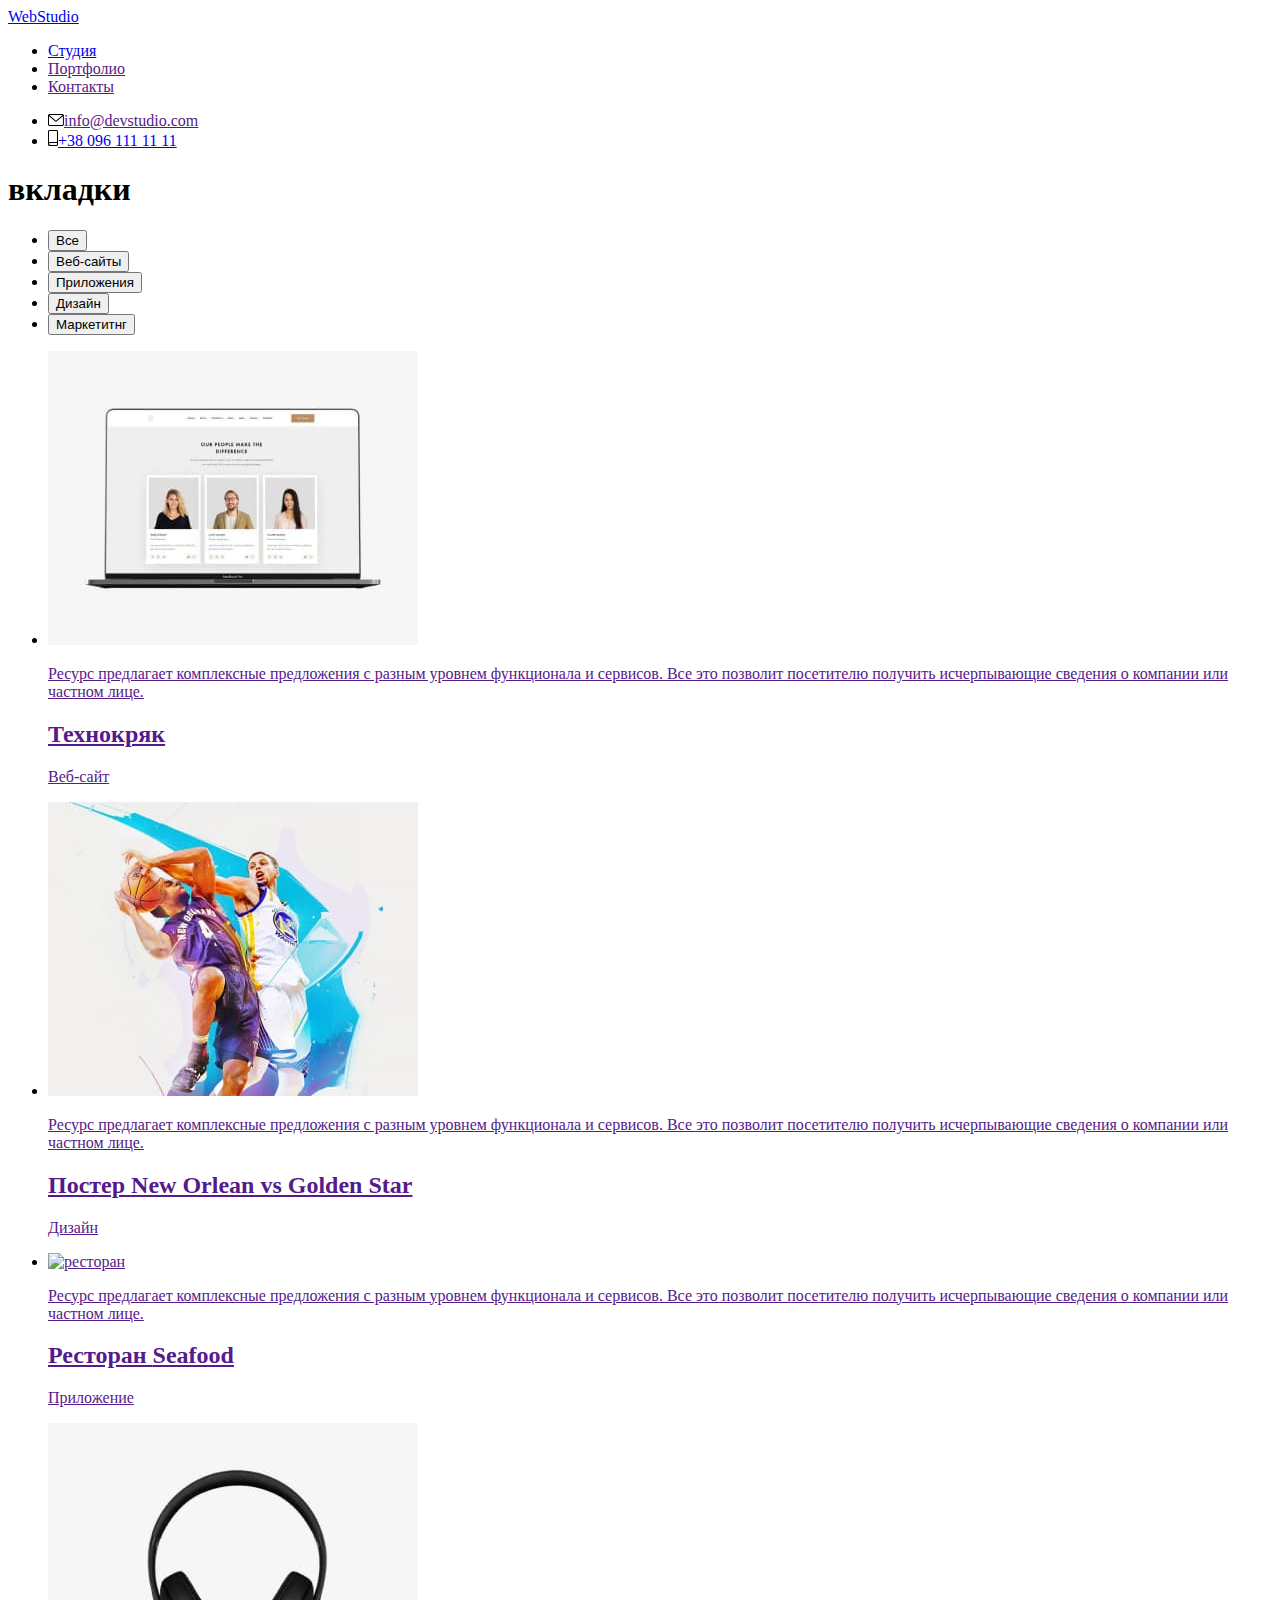
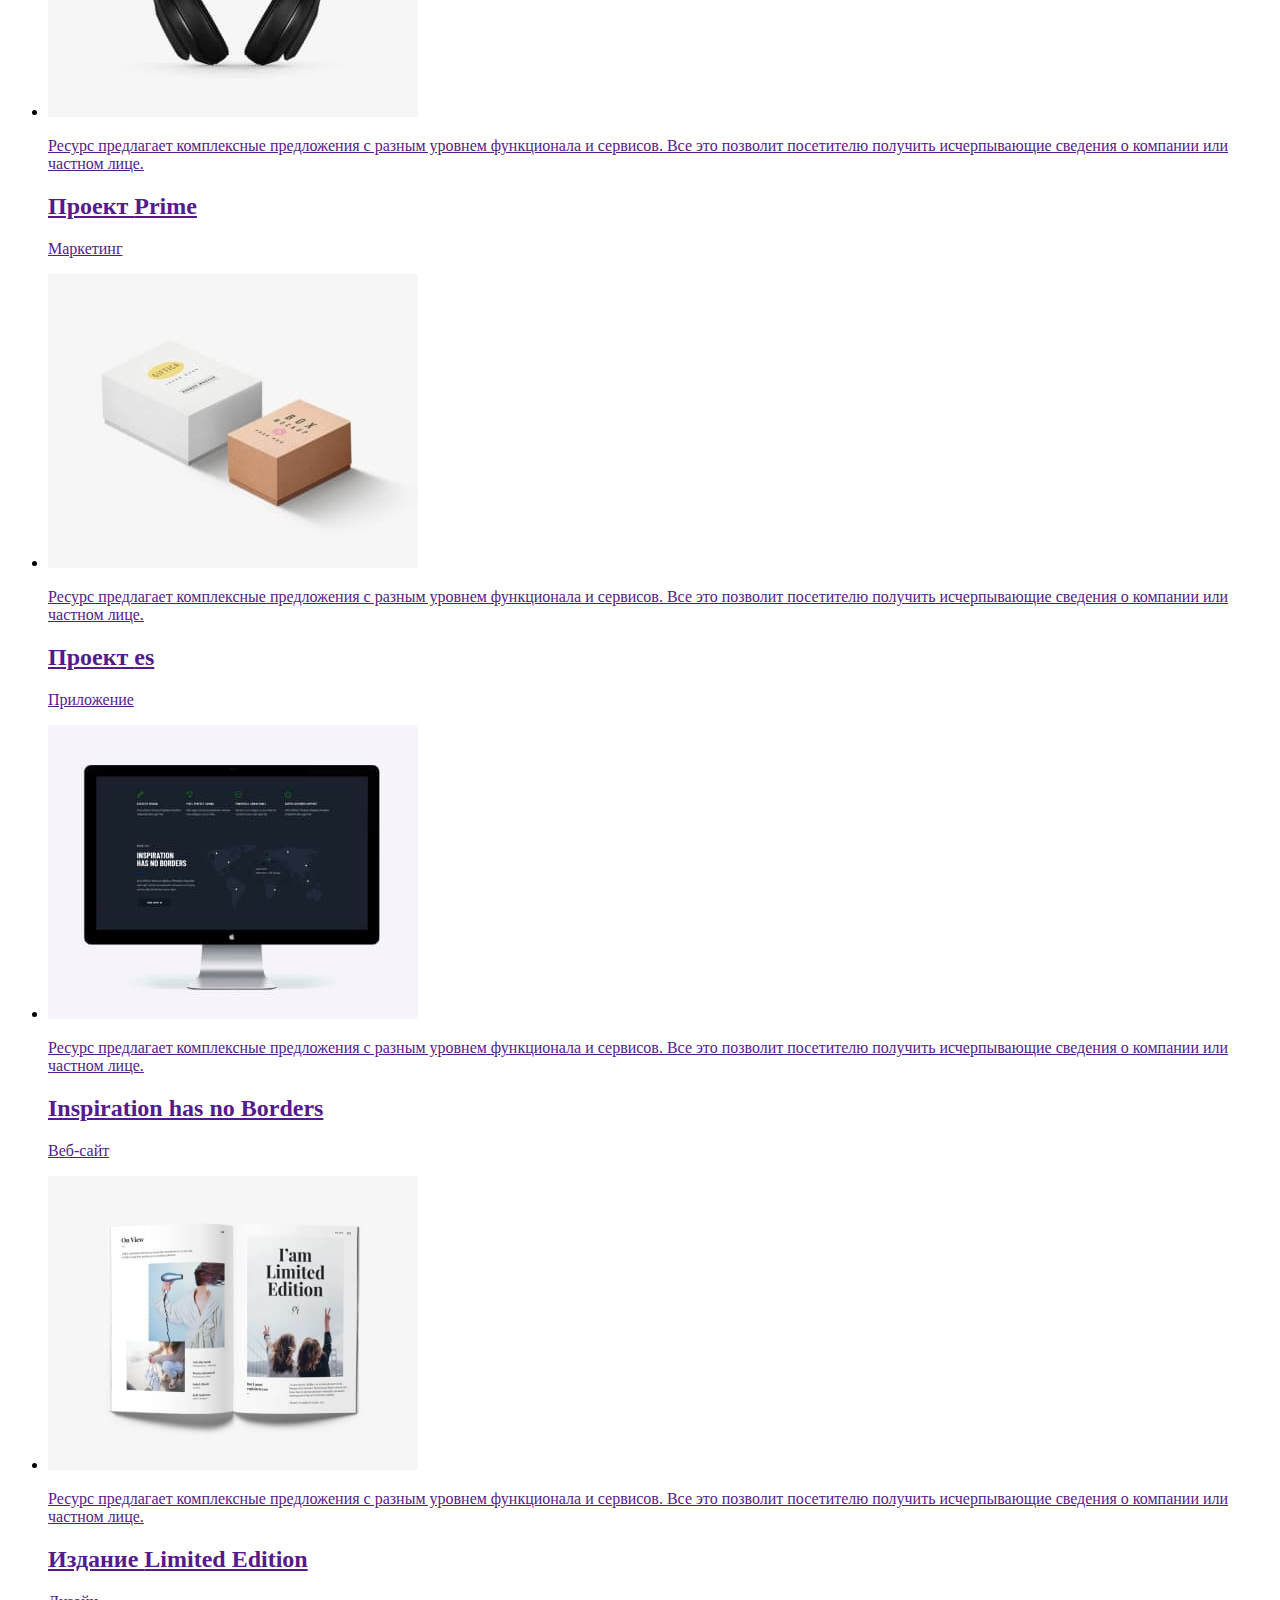
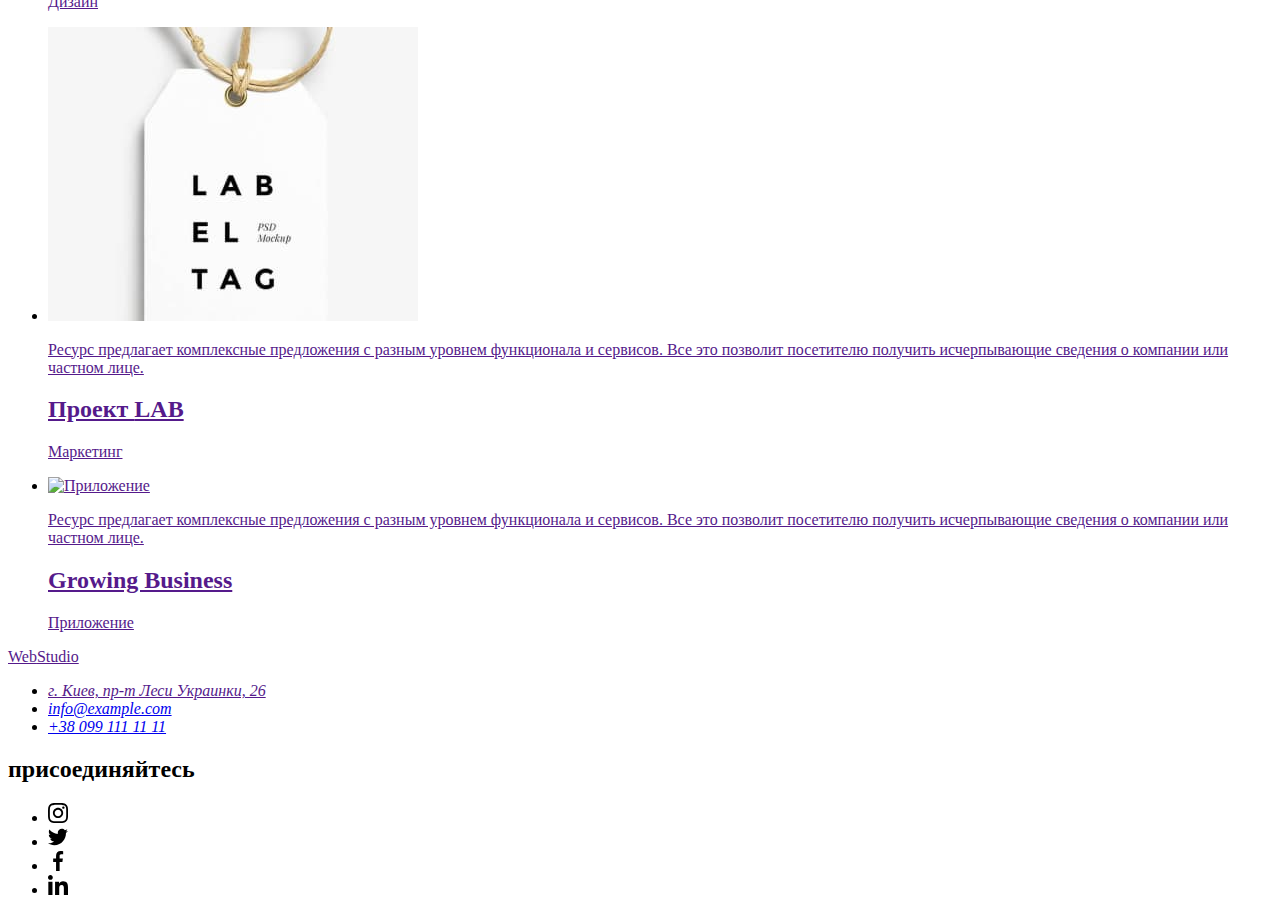
==== portfolio.html @ 03edd41f "Create portfolio.html" ====
<!DOCTYPE html>
<html lang="ru">

<head>
    <meta charset="UTF-8" />
    <meta http-equiv="X-UA-Compatible" content="IE=edge" />
    <meta name="viewport" content="width=device-width, initial-scale=1.0" />
    <title>WebStudio</title>
    <link rel="preconnect" href="https://fonts.googleapis.com">
    <link rel="preconnect" href="https://fonts.gstatic.com" crossorigin>
    <link
        href="https://fonts.googleapis.com/css2?family=Raleway:wght@700&family=Roboto:wght@400;500;700;900&display=swap"
        rel="stylesheet">
        <link rel="stylesheet" href="https://cdnjs.cloudflare.com/ajax/libs/modern-normalize/1.1.0/modern-normalize.min.css"
            integrity="sha512-wpPYUAdjBVSE4KJnH1VR1HeZfpl1ub8YT/NKx4PuQ5NmX2tKuGu6U/JRp5y+Y8XG2tV+wKQpNHVUX03MfMFn9Q=="
            crossorigin="anonymous" referrerpolicy="no-referrer" />
         <link rel="stylesheet" href="css/styles.css">
</head>
    <!-- #header-->
    <header class="header">
        
        <div class="container header-boreder-line container-flax">
            
        <nav class="header-nav">
            <a class="header-logo" href="./index.html"><span class="header-logo-web">Web</span>Studio</a>
    
            <ul class="header-list1 list">
                
                <li class="header-item"><a href="./index.html" class="header-link link">Студия</a></li>
                <li class="header-item"><a href="" class="header-link link active">Портфолио</a></li>
                <li class="header-item"><a href="" class="header-link link">Контакты</a></li>                            
            </ul>
        </nav>
        <ul class="header-list2 list">
            <li class="header-items header-item2 link"><a class="header-adres link" href=""><svg class="header-soc-icon" width="16" height="12">
                        <use href="./images/symbol-defs2.svg#icon-envelope-1"></use>
                    </svg>info@devstudio.com</a>
            </li>
            
            <li class="header-items-adres"><a class="header-tel link" href="tel:+380961111111"> <svg class="header-soc-icon"
                        width="10" height="16">
                        <use href="./images/symbol-defs2.svg#icon-smartphone-1"></use>
                    </svg>+38 096 111 11 11</a></li>
        </ul>
        
        </div>
    </header>
    <main>
        <!-- sectio 1 -->

        <section class="portfolio">
            <div class="container">
            <h1 class="visually-hidden">вкладки</h1>
            <ul class="hero1-list1 list">
            
            <li class="hero1-item"><button type="button" class="hero1-btn btn1">Все</button></li>
            <li class="hero1-item"><button type="button" class="hero1-btn btn2">Веб-сайты</Button></li>
            <li class="hero1-item"><button type="button" class="hero1-btn btn3">Приложения</Button></li>
            <li class="hero1-item"><button type="button" class="hero1-btn btn4">Дизайн</Button></li>
            <li class="hero1-item"><button type="button" class="hero1-btn btn5">Маркетитнг</Button></li>
            </ul>

                
                <ul class="hero1-list list">
                    
                    
                <li class="portfolio-item">
                    <a href="" class="portfolio-link">
                    
                        <div class="hero1-anim">  
                    <img class="portfolio-img" src="images/img999.jpg" alt="Веб-сайт" width="370" height="294" />
                    <div class="hero1-overlay">
                        <p class="hero1-anim-text">Ресурс предлагает комплексные предложения с разным уровнем функционала и сервисов. Все это
                                                    позволит посетителю получить
                                                    исчерпывающие сведения о компании или частном лице.</p>
                    </div>
                    </div>
                    <div class="portfolio-title-item">
                    <h2 class="portfolio-title ">Технокряк</h2>
                    <p class="portfolio-item-text ">Веб-сайт</p>
                   
                </div>
                    
                    </a>
                    
                </li>
                <li class="portfolio-item">
                    <a href="" class="portfolio-link">
                        <div class="hero1-anim">
                    <img class="portfolio-img" src="images/img111.jpg" alt="Постер" width="370" height="294" />
                    <div class="hero1-overlay">
                        <p class="hero1-anim-text">Ресурс предлагает комплексные предложения с разным уровнем функционала и сервисов. Все
                            это
                            позволит посетителю получить
                            исчерпывающие сведения о компании или частном лице.</p>
                    </div>
                    </div>
                    <div class="portfolio-title-item">
                    <h2 class="portfolio-title ">Постер <span lang="en">New Orlean vs Golden Star</span></h2>
                    <p class="portfolio-item-text ">Дизайн</p>
                    </div>
                    </a>
                </li>
                <li class="portfolio-item">
                    <a href="" class="portfolio-link">
                        <div class="hero1-anim">
                    <img class="portfolio-img" src="images/img222.jpg" alt="ресторан" width="370" height="294" />
                    <div class="hero1-overlay">
                        <p class="hero1-anim-text">Ресурс предлагает комплексные предложения с разным уровнем функционала и сервисов. Все
                            это
                            позволит посетителю получить
                            исчерпывающие сведения о компании или частном лице.</p>
                    </div>
                    </div>
                    <div class="portfolio-title-item">
                    <h2 class="portfolio-title  ">Ресторан <span lang="en">Seafood</span></h2>
                    <p class="portfolio-item-text  ">Приложение</p>
                    </div>
                    </a>
                </li>
                
                <li class="portfolio-item">
                    <a href="" class="portfolio-link">
                        <div class="hero1-anim">
                    <img class="portfolio-img" src="images/img333.jpg" alt="наушники" width="370" height="294" />
                    <div class="hero1-overlay">
                        <p class="hero1-anim-text">Ресурс предлагает комплексные предложения с разным уровнем функционала и сервисов. Все
                            это
                            позволит посетителю получить
                            исчерпывающие сведения о компании или частном лице.</p>
                    </div>
                </div>
                    <div class="portfolio-title-item">
                    <h2 class="portfolio-title ">Проект <span lang="en">Prime</span></h2>
                    <p class="portfolio-item-text ">Маркетинг</p>
                    </div>
                    </a>
                </li>
                <li class="portfolio-item">
                    <a href="" class="portfolio-link">
                        <div class="hero1-anim">
                    <img class="portfolio-img" src="images/img444.jpg" alt="коробки" width="370" height="294" />
                    <div class="hero1-overlay">
                        <p class="hero1-anim-text">Ресурс предлагает комплексные предложения с разным уровнем функционала и сервисов. Все
                            это
                            позволит посетителю получить
                            исчерпывающие сведения о компании или частном лице.</p>
                    </div>
                    </div>
                    <div class="portfolio-title-item">
                    <h2 class="portfolio-title ">Проект <span lang="en">es</span></h2>
                    <p class="portfolio-item-text ">Приложение</p>
                    </div>
                    </a>
                </li>
                <li class="portfolio-item">
                    <a href="" class="portfolio-link">
                        <div class="hero1-anim">
                    <img class="portfolio-img" src="images/img555.jpg" alt="веб-сайт2" width="370" height="294" />
                    <div class="hero1-overlay">
                        <p class="hero1-anim-text">Ресурс предлагает комплексные предложения с разным уровнем функционала и сервисов. Все
                            это
                            позволит посетителю получить
                            исчерпывающие сведения о компании или частном лице.</p>
                    </div>
                    </div>
                    <div class="portfolio-title-item">
                    <h2 class="portfolio-title "><span lang="en">Inspiration has no Borders</span></h2>
                    <p class="portfolio-item-text ">Веб-сайт</p>
                    </div>
                    </a>
                </li>
                <li class="portfolio-item">
                    <a href="" class="portfolio-link">
                        <div class="hero1-anim">
                    <img class="portfolio-img" src="images/img666.jpg" alt="издание" width="370" height="294" />
                    <div class="hero1-overlay">
                        <p class="hero1-anim-text">Ресурс предлагает комплексные предложения с разным уровнем функционала и сервисов. Все
                            это
                            позволит посетителю получить
                            исчерпывающие сведения о компании или частном лице.</p>
                    </div>
                    </div>
                    <div class="portfolio-title-item">
                    <h2 class="portfolio-title ">Издание <span lang="en">Limited Edition</span></h2>
                    <p class="portfolio-item-text ">Дизайн</p>
                    </div>
                    </a>
                </li>
                <li class="portfolio-item">
                    <a href="" class="portfolio-link">
                        <div class="hero1-anim">
                    <img class="portfolio-img" src="images/img777.jpg" alt="проект лаб" width="370" height="294" />
                    <div class="hero1-overlay">
                        <p class="hero1-anim-text">Ресурс предлагает комплексные предложения с разным уровнем функционала и сервисов. Все
                            это
                            позволит посетителю получить
                            исчерпывающие сведения о компании или частном лице.</p>
                    </div>
                    </div>
                    <div class="portfolio-title-item">
                    <h2 class="portfolio-title ">Проект <span lang="en">LAB</span></h2>
                    <p class="portfolio-item-text ">Маркетинг</p>
                    </div>
                    </a>
                </li>
                <li class="portfolio-item">
                    <a href="" class="portfolio-link">
                        <div class="hero1-anim">
                    <img class="portfolio-img" src="images/img888.jpg" alt="Приложение" width="370" height="294" />
                    <div class="hero1-overlay">
                        <p class="hero1-anim-text">Ресурс предлагает комплексные предложения с разным уровнем функционала и сервисов. Все
                            это
                            позволит посетителю получить
                            исчерпывающие сведения о компании или частном лице.</p>
                    </div>
                    </div>
                    <div class="portfolio-title-item">
                    <h2 class="portfolio-title "><span lang="en">Growing Business</span></h2>
                    <p class="portfolio-item-text ">Приложение</p>
                    </div>
                    </a>
                </li>
                

            </ul>
            
        </div>
        </section>
    </main>
    <!-- footer -->
    <footer class="footer">
        <div class="container footer__container">
        
            <div class="footer-flax1">
                <a class="footer-logo" href=""><span class="footer-logo-web">Web</span>Studio</a>
                <address class="footer-addres">
                    <ul class="footer-list list">
                        <li class="footer-item"><a class="footer-link link" href="">г. Киев, пр-т Леси Украинки, 26</a></li>
                        <li class="footer-item"><a class="footer-adres link" href="info@example.com">info@example.com</a></li>
                        <li class="footer-iten"><a class="footer-tel link" href="tel:+380991111111">+38 099 111 11 11</a></li>
                    </ul>
                </address>
            </div>
        
            <div class="footer-flax2">
                <h2 class="footer-text">присоединяйтесь</h2>
                <ul class="footer-list-soc list">
                    <li class="footer-item-soc">
                        <a href="" class="footer-soc-link link">
                            <svg class="footer-soc-icon" width="20" height="20">
                                <use href="./images/symbol-defs.svg#icon-instagram"></use>
                            </svg>
                        </a>
                    </li>
                    <li class="footer-item-soc">
                        <a href="" class="footer-soc-link link">
                            <svg class="footer-soc-icon" width="20" height="20">
                                <use href="./images/symbol-defs.svg#icon-twitter"></use>
                            </svg>
                        </a>
                    </li>
                    <li class="footer-item-soc">
                        <a href="" class="footer-soc-link link">
                            <svg class="footer-soc-icon" width="20" height="20">
                                <use href="./images/symbol-defs.svg#icon-facebook"></use>
                            </svg>
                        </a>
                    </li>
                    <li class="footer-item-soc">
                        <a href="" class="footer-soc-link link">
                            <svg class="footer-soc-icon" width="20" height="20">
                                <use href="./images/symbol-defs.svg#icon-linkedin"></use>
                            </svg>
                        </a>
                    </li>
        
                </ul>
            </div>
        
        </div>
    </footer>

</body>

</html>
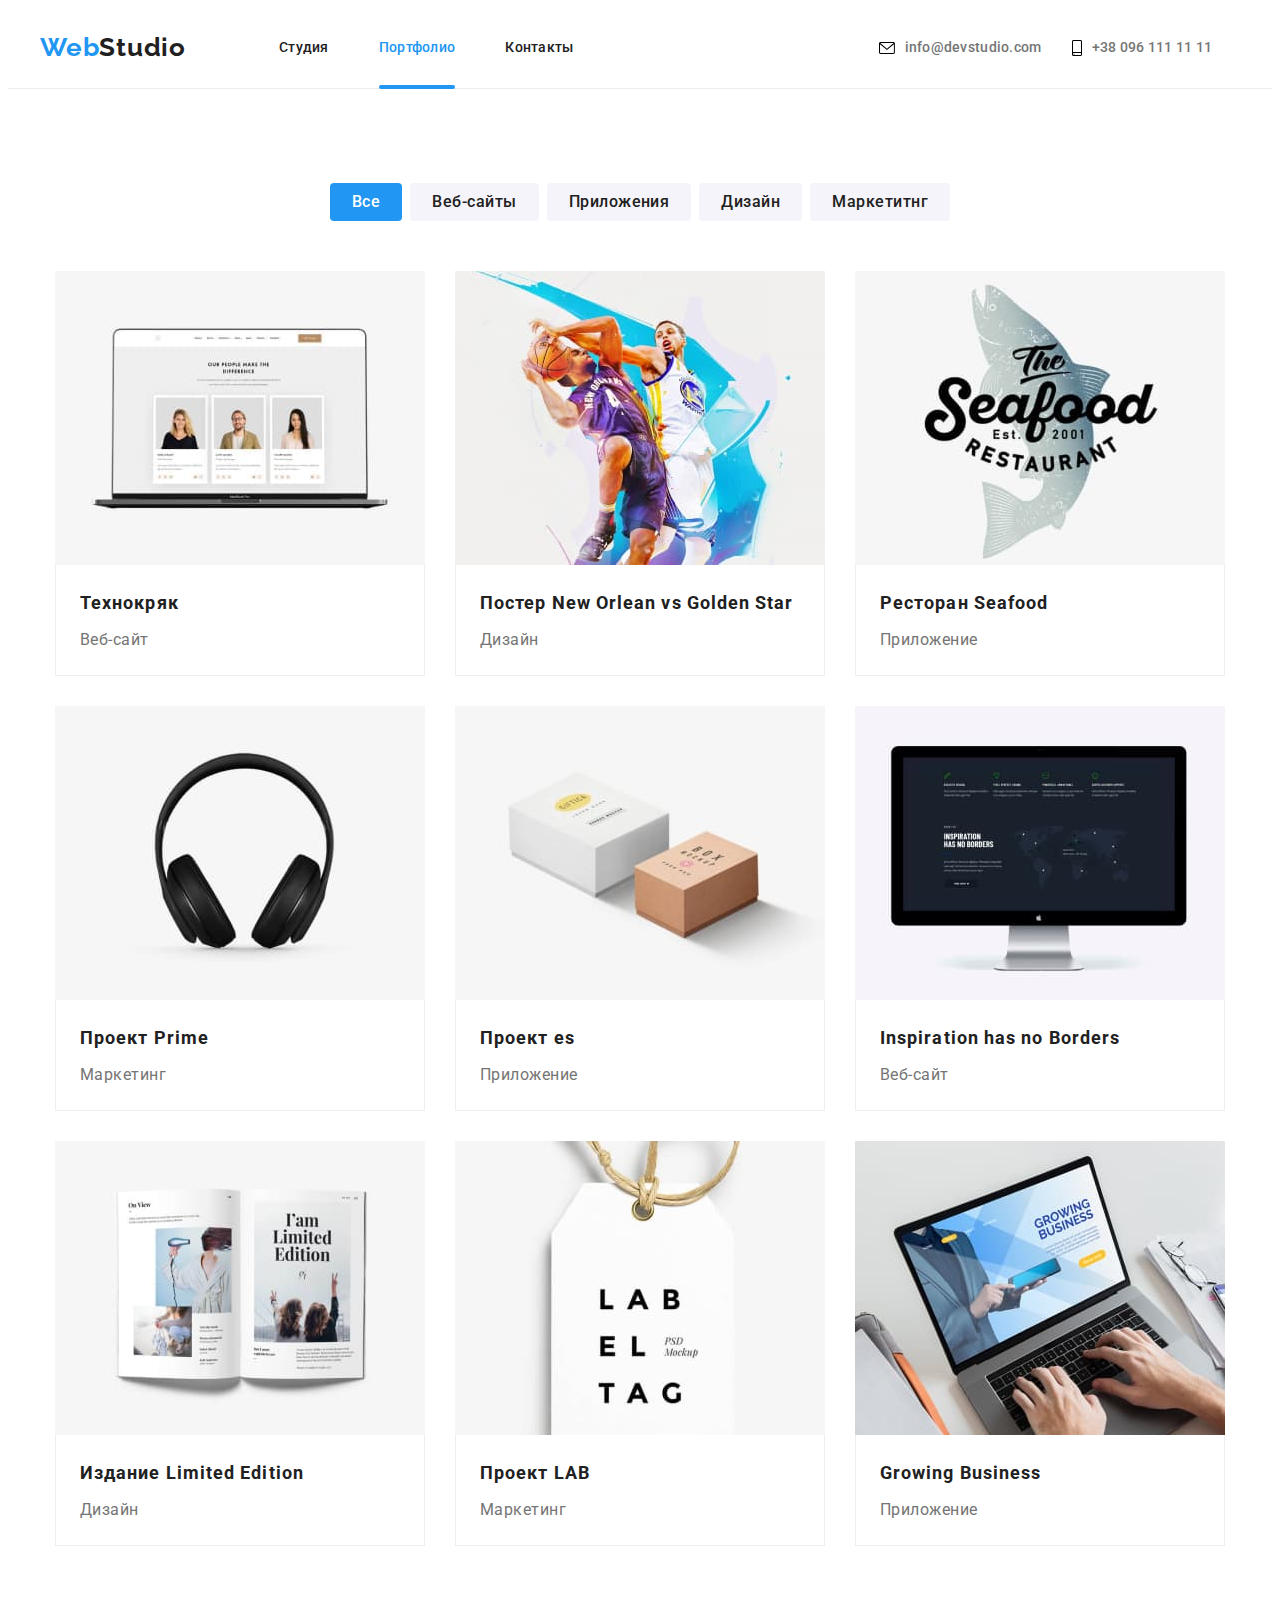
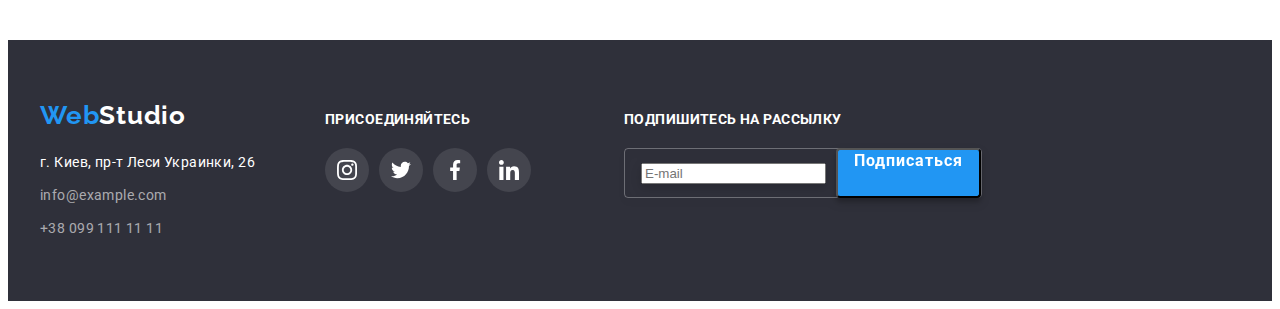
==== commit 34f04e7a: "Update portfolio.html" ====
--- a/portfolio.html
+++ b/portfolio.html
@@ -229,58 +229,76 @@
         </section>
     </main>
     <!-- footer -->
-    <footer class="footer">
-        <div class="container footer__container">
-        
-            <div class="footer-flax1">
-                <a class="footer-logo" href=""><span class="footer-logo-web">Web</span>Studio</a>
-                <address class="footer-addres">
-                    <ul class="footer-list list">
-                        <li class="footer-item"><a class="footer-link link" href="">г. Киев, пр-т Леси Украинки, 26</a></li>
-                        <li class="footer-item"><a class="footer-adres link" href="info@example.com">info@example.com</a></li>
-                        <li class="footer-iten"><a class="footer-tel link" href="tel:+380991111111">+38 099 111 11 11</a></li>
-                    </ul>
-                </address>
+<footer class="footer">
+    <div class="container footer__container">
+
+        <div class="footer-flax1">
+            <a class="footer-logo" href=""><span class="footer-logo-web">Web</span>Studio</a>
+            <address class="footer-addres">
+                <ul class="footer-list list">
+                    <li class="footer-item"><a class="footer-link link" href="">г. Киев, пр-т Леси Украинки, 26</a></li>
+                    <li class="footer-item"><a class="footer-adres link" href="info@example.com">info@example.com</a>
+                    </li>
+                    <li class="footer-iten"><a class="footer-tel link" href="tel:+380991111111">+38 099 111 11 11</a>
+                    </li>
+                </ul>
+            </address>
+        </div>
+
+        <div class="footer-flax2">
+            <p class="footer-text">присоединяйтесь</p>
+            <ul class="footer-list-soc list">
+                <li class="footer-item-soc">
+                    <a href="" class="footer-soc-link link">
+                        <svg class="footer-soc-icon" width="20" height="20">
+                            <use href="./images/symbol-defs.svg#icon-instagram"></use>
+                        </svg>
+                    </a>
+                </li>
+                <li class="footer-item-soc">
+                    <a href="" class="footer-soc-link link">
+                        <svg class="footer-soc-icon" width="20" height="20">
+                            <use href="./images/symbol-defs.svg#icon-twitter"></use>
+                        </svg>
+                    </a>
+                </li>
+                <li class="footer-item-soc">
+                    <a href="" class="footer-soc-link link">
+                        <svg class="footer-soc-icon" width="20" height="20">
+                            <use href="./images/symbol-defs.svg#icon-facebook"></use>
+                        </svg>
+                    </a>
+                </li>
+                <li class="footer-item-soc">
+                    <a href="" class="footer-soc-link link">
+                        <svg class="footer-soc-icon" width="20" height="20">
+                            <use href="./images/symbol-defs.svg#icon-linkedin"></use>
+                        </svg>
+                    </a>
+                </li>
+
+            </ul>
+        </div>
+        <div class="footer-flax3">
+            <label class="footer-text1" for="user-email1">Подпишитесь на рассылку</label>
+            <div class="footer-flax4">
+                <div class="footer-input-mail">
+                    <input type="email" placeholder="E-mail" name="user-email1" class="modal-footer-input"
+                        id="user-email1">
+                </div>
+
+                <button class="footer-btn btn">Подписаться <svg class="footer-btn-icon" width="24" height="24">
+                        <use href="./images/symbol-defs9.svg#icon-icon-send"></use>
+                    </svg></button>
             </div>
-        
-            <div class="footer-flax2">
-                <h2 class="footer-text">присоединяйтесь</h2>
-                <ul class="footer-list-soc list">
-                    <li class="footer-item-soc">
-                        <a href="" class="footer-soc-link link">
-                            <svg class="footer-soc-icon" width="20" height="20">
-                                <use href="./images/symbol-defs.svg#icon-instagram"></use>
-                            </svg>
-                        </a>
-                    </li>
-                    <li class="footer-item-soc">
-                        <a href="" class="footer-soc-link link">
-                            <svg class="footer-soc-icon" width="20" height="20">
-                                <use href="./images/symbol-defs.svg#icon-twitter"></use>
-                            </svg>
-                        </a>
-                    </li>
-                    <li class="footer-item-soc">
-                        <a href="" class="footer-soc-link link">
-                            <svg class="footer-soc-icon" width="20" height="20">
-                                <use href="./images/symbol-defs.svg#icon-facebook"></use>
-                            </svg>
-                        </a>
-                    </li>
-                    <li class="footer-item-soc">
-                        <a href="" class="footer-soc-link link">
-                            <svg class="footer-soc-icon" width="20" height="20">
-                                <use href="./images/symbol-defs.svg#icon-linkedin"></use>
-                            </svg>
-                        </a>
-                    </li>
-        
-                </ul>
-            </div>
-        
-        </div>
-    </footer>
-
+        </div>
+
+
+
+
+    </div>
+</footer>
+<script src="./js/modal.js"></script>
 </body>
 
 </html>--- a/css/styles.css
+++ b/css/styles.css
@@ -0,0 +1,1363 @@
+:root {
+  --header-color: #212121;
+  --first-title-color: #212121;
+  --second-title-color: #757575;
+  --first-btn-color: #ffffff;
+  --accent-color: #2196f3;
+  --backg-color: #e5e5e5;
+  --backg-color2: #F5F4FA;
+  --hero-color: #2f303a;
+  --timing-funtion:cubic-bezier(0.4, 0, 0.2, 1)
+}
+
+p,h1,h2,h3,h4,h5,h6{
+  margin: 0;
+}
+img{
+  display: block;
+}
+ul,ol{
+  margin: 0;
+  padding-left: 0;
+}
+
+body {
+  font-family: "Roboto", sans-serif;
+  background-color: var(--first-btn-color);
+  color: var(--second-title-color);
+  letter-spacing: 0.03em;
+}
+.list,
+.link {
+  list-style: none;
+  text-decoration: none;
+}
+.container{
+  width: 1200px;
+  padding-left: 15px;
+  padding-right: 15px;
+  margin: 0 auto;
+  
+  
+}
+:active,
+:hover,
+:focus {
+  outline-offset: 0;
+}
+
+                                                             /* HEADER */
+
+.header {
+  background-color: var(--first-btn-color);
+border-bottom: 1px solid #ECECEC;
+
+
+
+
+
+
+
+
+}
+.header2 {
+  background-color: var(--first-btn-color);
+  border-bottom: 1px solid #ECECEC;
+  
+
+
+  
+}
+
+.header-soc-icon{
+  margin-right: 10px;
+  transition-timing-function: var(--timing-funtion);
+  transition-duration: 250ms;
+  transition-property: fill ;
+  
+}
+.header-soc-icon:hover{
+ fill: var(--accent-color);
+transition-timing-function: var(--timing-funtion);
+transition-duration: 250ms;
+transition-property: fill;
+}
+.header-soc-icon:focus {
+  fill: var(--accent-color);
+  transition-timing-function: var(--timing-funtion);
+  transition-duration: 250ms;
+  transition-property: fill;
+}
+
+
+
+.header-adres{
+  display: flex;
+  padding-top: 32px;
+  padding-bottom: 32px;
+}
+.header-items-adres{
+  display: flex;
+  align-items: center;
+  justify-content: center;
+  
+}
+
+
+
+
+  
+
+.header-soc-link1 {
+  width: 16px;
+  height: 12px;
+  display: flex;
+  align-items: center;
+  justify-content: center;
+  margin-right: 10px;
+}
+.header-soc-link2{
+    width: 10px;
+    height: 16px;
+    display: flex;
+    align-items: center;
+    justify-content: center;
+    margin-right: 10px;
+
+}
+.header-soc-link1:hover{
+  fill: var(--accent-color);
+  transition-timing-function: var(--timing-funtion);
+  transition-duration: 250ms;
+  transition-property: color ;
+}
+.header-adres:hover svg {
+  fill: var(--accent-color);
+  transition-timing-function: var(--timing-funtion);
+  transition-duration: 250ms;
+  transition-property: fill ;
+}
+.header-adres:focus svg {
+  fill: var(--accent-color);
+  transition-timing-function: var(--timing-funtion);
+  transition-duration: 250ms;
+  transition-property: fill ;
+}
+.container-flax,
+.header-nav,
+.header-list1,
+.header-list2{
+  display: flex;
+  
+}
+.header-tel{
+  padding-bottom: 32px;
+  padding-top: 32px;
+}
+.header-tel:hover svg{
+  fill: var(--accent-color);
+  transition-timing-function: var(--timing-funtion);
+  transition-duration: 250ms;
+  transition-property: fill ;
+}
+.header-tel:focus svg {
+  fill: var(--accent-color);
+  transition-timing-function: var(--timing-funtion);
+  transition-duration: 250ms;
+  transition-property: fill ;
+}
+.header-item:first-child{
+  margin-left: 0;
+}
+.header-item{
+  margin-left: 50px; 
+  
+  
+}
+
+  .header-link.active::after {
+    
+    content: '';
+    position: absolute;
+    bottom: -1px;
+    left: 0;
+    width: 100%;
+    height: 4px;
+    background: #2196F3;
+    border-radius: 2px;
+    display: block;
+   
+    
+  }
+
+
+.header-item2{
+  margin-right: 30px;
+}
+
+.header-list1 {
+ 
+  margin-left: 93px;
+}
+.header-list2{
+  margin-left: 305px;
+  align-items: center;
+  justify-content: center;
+}
+
+
+
+.header-nav {
+  align-items: center;
+}
+
+
+
+.header-logo{
+  font-family: 'Raleway', sans-serif;
+  font-style: normal;
+  font-weight: 700;
+  font-size: 26px;
+  line-height:1.19;
+  letter-spacing: 0.03em;
+  color: var(--first-title-color);
+  text-decoration: none;
+  padding-top: 24px;
+  padding-bottom: 25px;
+}
+
+
+.header-logo-web{
+  font-family: 'Raleway',sans-serif;
+  font-style: normal;
+  font-weight: 700;
+  font-size: 26px;
+  line-height: 1.19;
+  letter-spacing: 0.03em;
+  color: var(--accent-color);
+}
+.link {
+  text-decoration: none;
+  
+}
+
+.visually-hidden {
+  position: absolute;
+  white-space: nowrap;
+  width: 1px;
+  height: 1px;
+  overflow: hidden;
+  border: 0;
+  padding: 0;
+  clip: rect(0 0 0 0);
+  clip-path: inset(50%);
+  margin: -1px;
+}
+
+.header-link {
+  font-weight: 500;
+  font-size: 14px;
+  line-height:1.14;
+  letter-spacing: 0.02em;
+  color: var(--header-color);
+  display: block;
+  transition-timing-function: var(--timing-funtion);
+  transition-duration: 250ms;
+  transition-property: color ;
+  
+  
+  
+}
+
+.header-link{
+  padding-top: 32px;
+  padding-bottom: 32px;
+  display: block;
+  position: relative;
+transition-timing-function: var(--timing-funtion);
+transition-duration: 250ms;
+transition-property: color ;
+}
+.header-link:hover,
+.header-link:focus,
+.header-link.active
+{
+  color: var(--accent-color);
+  transition-timing-function: var(--timing-funtion);
+  transition-duration: 250ms;
+  transition-property: color ;
+}
+.header-tel, .header-adres {
+  font-weight: 500;
+  font-size: 14px;
+  line-height:1.14;
+  letter-spacing: 0.02em;
+  color: var(--second-title-color);
+  display: flex;
+  align-items: center;
+  justify-content: center;
+transition-timing-function: var(--timing-funtion);
+transition-duration: 250ms;
+transition-property: color;
+}
+
+.header-adres:hover,
+.header-adres:focus{
+  color: var(--accent-color);
+  transition-timing-function: var(--timing-funtion);
+  transition-duration: 250ms;
+  transition-property: color ;
+  
+  
+}
+
+.header-tel:hover,
+.header-tel:focus {
+  color: var(--accent-color);
+  transition-timing-function: var(--timing-funtion);
+  transition-duration: 250ms;
+  transition-property: color ;
+
+}
+                                                            /* HERO */
+.hero {
+  background-color: var(--hero-color);
+ padding: 200px 0px;
+
+ 
+}
+
+
+.backdrop{
+  position: fixed;
+  width: 100%;
+  height: 100%;
+  left: 0;
+  top: 0;
+  
+  background: rgba(0, 0, 0, 0.2);
+  opacity: 1;
+  transition: opacity 250ms var(--timing-funtion);
+
+  
+
+ 
+}
+.backdrop.is-hidden{
+  opacity: 0;
+  pointer-events: none;
+  
+}
+.backdrop.is-hidden .modal{
+  transform: translate(-50%, -50%) scale(2);
+
+}
+.input-text{
+  display: block;
+  width: 25px;
+  height: 14px;
+  
+  font-family: 'Roboto';
+  font-style: normal;
+  font-weight: 400;
+  font-size: 12px;
+  line-height: 1.17;
+
+  letter-spacing: 0.01em;
+  margin-bottom: 4px;
+  
+  color: var(--second-title-color);
+}
+.modal-text::placeholder{
+  font-family: 'Roboto';
+  font-style: normal;
+  font-weight: 400;
+  font-size: 14px;
+  line-height: 1.17;
+  letter-spacing: 0.01em;
+  
+  color: rgba(117, 117, 117, 0.5);
+}
+.modal-box{
+  border: none;
+}
+.modal-text-span{
+  color: var(--accent-color);
+}
+
+.modal-lable{
+    width: 400.62px;
+    height: 24px;
+    font-family: 'Roboto';
+    font-style: normal;
+    font-weight: 400;
+    font-size: 14px;
+    line-height: 1.71;
+    letter-spacing: 0.03em;
+    color:var(--second-title-color);
+   
+
+}
+.input-text1{
+  display: block;
+  width: 80px;
+  height: 14px;
+  margin-bottom: 4px;
+  
+  
+  font-family: 'Roboto';
+  font-style: normal;
+  font-weight: 400;
+  font-size: 12px;
+  line-height: 1.17;
+  
+  letter-spacing: 0.01em;
+}
+.modal-text{
+
+  color: var(--second-title-color);
+  width: 448px;
+  height: 120px; 
+  border: 1px solid rgba(33, 33, 33, 0.2);
+  box-sizing: border-box;
+  border-radius: 4px;
+  padding: 12px 16px;
+  resize: none;
+  
+ 
+}
+.modal-form{
+margin-bottom: 10px;
+}
+.modal-input{
+  width: 448px;
+  height: 40px;  
+  border: 1px solid rgba(33, 33, 33, 0.2);
+  box-sizing: border-box;
+  border-radius: 4px;
+  background-color: transparent;
+  
+}
+
+
+.modal-btn{
+  width: 200px;
+  height: 50px;
+  font-family: 'Roboto';
+  font-style: normal;
+  font-weight: 700;
+  font-size: 16px;
+  line-height: 1.88; 
+  letter-spacing: 0.06em;
+  background: var(--accent-color); 
+  color: var(--first-btn-color);
+  display: flex;
+  align-items: center;
+  justify-content: center;
+   margin-left: 124px;
+}
+.modal-title{
+ 
+  width: 448px;
+  height: 23px;
+  
+  
+  font-family: 'Roboto';
+  font-style: normal;
+  font-weight: 700;
+  font-size: 20px;
+  line-height: 1.15;
+  text-align: center;
+  letter-spacing: 0.03em;
+  
+  color: var(--first-title-color);
+  margin-bottom: 12px;  
+}
+.modal{
+  background: var(--first-btn-color);
+position: absolute;
+width: 528px;
+height: 581px;
+left: 50%;
+top: 50%;
+padding: 40px;
+
+
+background: var(--first-btn-color);
+box-shadow: 0px 1px 3px rgba(0, 0, 0, 0.12),
+0px 1px 1px rgba(0, 0, 0, 0.14),
+0px 2px 1px rgba(0, 0, 0, 0.2);
+border-radius: 4px;
+  transform: translate(-50%, -50%) scale(1);
+  transition: transform 250ms var(--timing-funtion);
+  
+}
+
+.hero-close{
+  position: absolute;
+  width: 30px;
+  height: 30px;
+  left: 490px;
+  top: 8px;
+  border: 1px solid rgba(0, 0, 0, 0.1);
+  box-sizing: border-box;
+  border-radius: 50%;
+  background: #FFFFFF;
+  cursor: pointer;
+  
+
+
+}
+.hero-link{
+display: flex;
+}
+
+
+
+
+
+.hero{
+  max-width: 1600px;
+  margin: 0 auto;
+  background-image: linear-gradient(to right,
+  rgba(47, 48, 58, 0.4),
+  rgba(47, 48, 58, 0.4)),  
+ url(../images/backgroundhero.jpg);
+ background-repeat: no-repeat;
+ background-position: center;
+ background-size: cover;
+
+}
+
+
+
+
+  
+.hero-title{
+  font-weight: 900;
+  font-size: 44px;
+  line-height:1.36;
+  text-align: center;
+  letter-spacing: 0.06em;
+  text-transform: uppercase;
+  color: var(--first-btn-color);
+  max-width: 696px;
+  align-items: center;
+  margin: auto;
+  margin-bottom: 30px;
+  
+}
+.hero-btn {
+  background-color: var(--accent-color);
+  font-family: inherit;
+  font-weight: 700;
+  font-size: 16px;
+  line-height:1.87;
+  text-align: center;
+  letter-spacing: 0.06em;
+  color: var(--first-btn-color);
+  border-radius: 4px;
+  max-width: 200px;
+  max-height: 50px;
+  border: 0;
+  display: flex;
+  cursor: pointer;
+  margin: auto;
+  padding: 10px 32px;
+  align-items: center;
+  white-space: nowrap;
+
+}
+
+
+                                                            /* ABOUT */
+.about{
+  margin: 0 auto;
+  background-color: var(--first-btn-color);
+  padding: 94px 0px;
+}
+
+.about-title-text{
+  font-weight: 700;
+  font-size: 14px;
+  line-height:1.14;
+  letter-spacing: 0.03em;
+  text-transform: uppercase;
+  color: var(--first-title-color);
+  margin-bottom: 10px;
+
+}
+
+.about-item:first-child{
+  margin-left: 0;
+}
+  .about-item{
+    margin-left: 30px;
+    min-width: 270px;
+  }
+.about-list{
+  display: flex;
+}
+.about-item-text{
+  font-weight: 400;
+  font-size: 14px;
+  line-height:1.71;
+  letter-spacing: 0.03em;
+  color: var(--second-title-color);
+}
+.about-soc-link{
+  width: 270px;
+  height: 120px;
+ background-color:#F5F4FA; 
+ display: flex;
+ align-items: center;
+ justify-content: center;
+ margin-bottom: 30px;
+}
+  
+
+
+
+
+
+                                                            /* PRICES */
+.prices{
+  background-color:var(--first-btn-color );
+padding: 0px 0px 94px 0px;
+}
+.prices-title{
+  font-weight: 700;
+  font-size: 36px;
+  line-height:1.16;
+  text-align: center;
+  letter-spacing: 0.03em;
+  color: var(--first-title-color);
+  margin-bottom: 50px;
+}
+.prices-list{
+  display: flex;
+  min-width: 100%;
+  height: auto;
+}
+.prices-item{
+margin-right: 30px;
+display: flex;
+align-items: flex-end;
+}
+.prices-item:last-child{
+  margin-right: 0;
+}
+.prices-item-text{
+  font-family: 'Roboto';
+  font-style: normal;
+  font-weight: 700;
+  font-size: 14px;
+  line-height: 1.14;
+  text-align: center;
+  letter-spacing: 0.03em;
+  text-transform: uppercase;
+  text-decoration: none;
+
+  
+  color: #FFFFFF;
+}
+.prices-item-text{
+  width: 205px;
+  height: 16px;
+  
+  
+
+ 
+
+}
+.prices-text{
+  position: absolute;
+  width: 370px;
+  height: 70px;
+  display: flex;
+  align-items: center;
+  justify-content: center;
+  background-color: rgba(47, 48, 58, 0.8);
+
+ 
+  
+ 
+}
+
+                                                            /* COMMAND */
+                                                       
+.command {
+  margin: 0 auto;
+  background-color: var(--backg-color2);
+padding: 94px 0px;
+  padding-top: 94px;
+  padding-bottom: 94px;
+}
+.command-item-soc{
+  margin-right: 10px;
+  transition-timing-function: var(--timing-funtion);
+  transition-duration: 250ms;
+  transition-property: fill;
+
+}
+.command-soc-link:hover,
+.command-soc-link:focus {
+  background-color: var(--accent-color);
+  transition-timing-function: var(--timing-funtion);
+  transition-duration: 250ms;
+  transition-property: background-color;
+  
+}
+.command-soc-link:hover .command-soc-icon{
+  fill: #ffffff;
+  transition-timing-function: var(--timing-funtion);
+  transition-duration: 250ms;
+  transition-property: fill ;
+ 
+}
+.command-soc-link:focus .command-soc-icon {
+  fill: #ffffff;
+  transition-timing-function: var(--timing-funtion);
+  transition-duration: 250ms;
+  transition-property: fill ;
+  
+}
+
+.command-item-soc:last-child{
+  margin-right: 0;
+  transition-timing-function: var(--timing-funtion);
+  transition-duration: 250ms;
+  transition-property: fill ;
+}
+.command-soc-link{
+  width: 44px;
+  height: 44px;
+  border-radius: 50%;
+  display: flex;
+  align-items: center;
+  justify-content: center;
+  transition-timing-function: var(--timing-funtion);
+  transition-duration: 250ms;
+  transition-property: background-color;
+}
+
+.command-soc-icon{
+  fill: #AFB1B8;
+  transition-timing-function: var(--timing-funtion);
+  transition-duration: 250ms;
+  transition-property: fill ;
+}
+
+
+
+.command-soc-list{
+  display: flex;
+  justify-content: center;
+  
+}
+.command-list{
+  display: flex;
+}
+
+.command-item{
+    border:none;
+box-shadow: 0px 1px 3px rgba(0, 0, 0, 0.12),
+0px 1px 1px rgba(0, 0, 0, 0.14),
+0px 2px 1px rgba(0, 0, 0, 0.2);
+border-radius: 0px 0px 4px 4px;
+
+}
+.command-title-item {
+  border: 1px solid #ffffff;
+  background-color: #ffffff;
+  padding-top: 30px;
+  padding-bottom: 30px;
+  border-radius: 0px 0px 4px 4px;
+}
+
+.command-title{
+  font-weight: 700;
+  font-size: 36px;
+  line-height:1.16;
+  text-align: center;
+  letter-spacing: 0.03em;
+  
+  color: var(--first-title-color);
+
+  margin-bottom: 50px;
+
+}
+
+.command-title-text{
+  font-weight: 500;
+  font-size: 16px;
+  line-height:1.18;
+  text-align: center;
+  letter-spacing: 0.03em;
+  color: var(--first-title-color);
+  margin-bottom: 10px;
+
+}
+.command-item-text{
+  font-weight: 400;
+  font-size: 16px;
+  line-height:1.19;
+  text-align: center;
+  letter-spacing: 0.03em;
+  color: var(--second-title-color);
+  margin-bottom: 16px;
+
+}
+.command-item{
+  background-color: var(--first-btn-color);
+  margin-right: 30px;
+}
+.command-item:last-child{
+  margin-right: 0;
+}
+                                                            /* FOOTER */
+
+.footer{
+  margin: 0 auto;
+  max-height: 252px;
+background-color: #2F303A;
+padding-top: 60px;
+padding-bottom: 60px;
+}
+.footer-logo{
+  font-family: 'Raleway',sans-serif;
+  font-style: normal;
+  font-weight: 700;
+  font-size: 26px;
+  line-height:1.19;
+  letter-spacing: 0.03em;
+  color: var(--first-btn-color);
+  text-decoration: none;
+  
+}
+
+.footer__container {
+  display: flex;
+  align-items: baseline;
+}
+
+.footer-logo-web {
+  font-family: 'Raleway',sans-serif;
+  font-style: normal;
+  font-weight: 700;
+  font-size: 26px;
+  line-height:1.19;
+  letter-spacing: 0.03em;
+  color: var(--accent-color);  
+}
+.footer-addres{
+  margin-top: 20px;
+}
+.footer-item{
+  margin-bottom: 9px;
+  display: block;
+}
+.footer-link{
+  font-weight: 400;
+  font-size: 14px;
+  line-height:1.71;
+  letter-spacing: 0.03em;
+  color: var(--first-btn-color);
+  transition-timing-function: var(--timing-funtion);
+  transition-duration: 250ms;
+  transition-property: color ;
+  
+
+}
+
+.footer-adres,.footer-tel{
+font-size: 14px;
+line-height:1.71;
+letter-spacing: 0.03em;
+color: rgba(255, 255, 255, 0.6);
+transition-timing-function: var(--timing-funtion);
+transition-duration: 250ms;
+transition-property: color ;
+
+}
+.footer-link:hover,
+.footer-link:focus{
+  color: var(--accent-color);
+  transition-timing-function: var(--timing-funtion);
+  transition-duration: 250ms;
+  transition-property: color ;
+}
+.footer-tel:hover,
+.footer-tel:focus{
+  color: var(--accent-color);
+  transition-timing-function: var(--timing-funtion);
+  transition-duration: 250ms;
+  transition-property: color ;
+}
+.footer-adres:hover,
+.footer-adres:focus{
+  color: var(--accent-color);
+transition-timing-function: var(--timing-funtion);
+transition-duration: 250ms;
+transition-property: color ;
+}
+.footer-text{
+  font-weight: 700;
+  font-size: 14px;
+  line-height:1.14;
+  letter-spacing: 0.03em;
+  text-transform: uppercase;
+  
+  color: var(--first-btn-color);
+}
+.footer-soc-link {
+  width: 44px;
+  height: 44px;
+  display: flex;
+  border-radius: 50%;
+  align-items: center;
+  justify-content: center;
+  background: rgba(255, 255, 255, 0.1);
+  transition-timing-function: var(--timing-funtion);
+  transition-duration: 250ms;
+  transition-property: background ;
+}
+.footer-soc-link{
+  fill: var(--first-btn-color);
+  transition-timing-function: var(--timing-funtion);
+  transition-duration: 250ms;
+  transition-property: background ;
+}
+.footer-soc-link:hover{
+  background-color:var(--accent-color);
+  transition-timing-function: var(--timing-funtion);
+  transition-duration: 250ms;
+  transition-property: background-color ;
+}
+.footer-soc-link:focus {
+  background-color: var(--accent-color);
+  transition-timing-function: var(--timing-funtion);
+  transition-duration: 250ms;
+  transition-property: background-color ;
+}
+
+.footer-item-soc{
+  margin-right: 10px;
+}
+.footer-item-soc:last-child{
+  margin-right: 0;
+}
+.footer-text{
+  display: flex;
+}
+.footer-tex-decor{
+  display: flex;
+}
+.footer-list-soc{
+  display: flex;
+}
+.footer-flax2{
+  
+  margin-left: 70px;
+}
+.footer-list-soc{
+  margin-top: 20px;
+}
+.footer-text1 {
+   display: flex;
+  width: 219px;
+  height: 16px;
+
+
+  font-family: 'Roboto';
+  font-style: normal;
+  font-weight: 700;
+  font-size: 14px;
+  line-height: 1.14;
+  letter-spacing: 0.03em;
+  text-transform: uppercase;
+
+  color: var(--first-btn-color);
+}
+
+.footer-text2 {
+  
+  width: 47px;
+  height: 20px;
+
+
+  font-family: 'Roboto';
+  font-style: normal;
+  font-weight: 400;
+  font-size: 16px;
+  line-height: 1.25;
+  display: flex;
+  align-items: center;
+  letter-spacing: 0.03em;
+
+
+  color: rgba(255, 255, 255, 0.6);
+
+}
+.footer-flax4{
+ display: flex;
+ align-items:center;
+  width: 358px;
+  height: 50px;
+  margin-top: 20px;
+  padding-left: 16px;
+  
+  
+  border: 1px solid rgba(255, 255, 255, 0.3);
+  box-sizing: border-box;
+  filter: drop-shadow(0px 4px 4px rgba(0, 0, 0, 0.15));
+  border-radius: 4px;
+}
+.footer-btn{
+ 
+  font-family: 'Roboto';
+  font-style: normal;
+  font-weight: 700;
+  font-size: 16px;
+  line-height: 1.88px;
+
+  letter-spacing: 0.06em;
+  
+  color: #FFFFFF;
+  width: 200px;
+  height: 50px;
+  margin-left: 10px;
+  
+
+  
+  background: var(--accent-color);
+  box-shadow: 0px 4px 4px rgba(0, 0, 0, 0.15);
+  border-radius: 4px;
+  
+  
+}
+.footer-flax3{
+  margin-left: 93px;
+ display: block;
+ 
+}
+
+
+
+
+
+
+
+
+
+                                                          /* customer*/
+ .customer{
+   padding: 94px 0;
+   
+    
+   background-color: var(--first-btn-color);
+ }
+
+.customer-title{
+  font-size: 36px;
+  line-height:1.17;
+  text-align: center;
+  letter-spacing: 0.03em;
+  
+  color: var(--header-color);
+  margin-bottom: 50px;
+}
+.customer-list{
+  display: flex;
+  align-items: center;
+  justify-content: center;
+}
+.customer-soc-item{
+ 
+  margin-right: 30px;
+  background: #FFFFFF;
+}
+.customer-soc-item:last-child{
+  margin-right: 0;
+}
+.customer-soc-link{
+  width: 170px;
+  height: 92px;
+  border-radius: 4px;
+  border: 1px solid #AFB1B8;
+  display: flex;
+  align-items: center;
+  justify-content: center;
+  box-sizing: border-box;
+  transition-timing-function: var(--timing-funtion);
+  transition-duration: 250ms;
+  transition-property:fill,border ;
+}
+.customer-soc-icon{
+
+  fill: #AFB1B8;
+transition-timing-function: var(--timing-funtion);
+transition-duration: 250ms;
+transition-property: fill ;
+}
+
+
+
+
+ 
+.customer-soc-link:hover svg{
+  fill: var(--accent-color);
+  transition-timing-function: var(--timing-funtion);
+  transition-duration: 250ms;
+  transition-property: fill ;
+ 
+}
+.customer-soc-link:focus svg{
+ fill: var(--accent-color);
+transition-timing-function: var(--timing-funtion);
+transition-duration: 250ms;
+transition-property: color ;
+
+  
+}
+
+.customer-soc-link:focus {
+  border-color:var(--accent-color);
+  transition-timing-function: var(--timing-funtion);
+  transition-duration: 250ms;
+  transition-property: color ;
+  
+}
+.customer-soc-link:hover {
+  border-color: var(--accent-color);
+  transition-timing-function: var(--timing-funtion);
+  transition-duration: 250ms;
+  transition-property: color ;
+}
+
+
+
+
+
+
+
+                                                            /* PORTFOLIO.HTML */
+                                                            /* HERO 1 */
+.portfolio{
+  background-color: var(--first-btn-color);
+  padding: 94px 0px;
+}
+
+.hero1-btn.btn1{
+  background-color: var(--accent-color);
+  font-weight: 500;
+  font-size: 16px;
+  line-height:1.62;
+  text-align: center;
+  letter-spacing: 0.03em;
+  color: var(--first-btn-color);
+
+}
+
+ .hero1-list1{
+  margin-bottom: 50px;
+  display: flex;
+  justify-content: center;
+}
+
+
+.hero1-item:last-child{
+  margin-right: 0;
+}
+.hero1-item{
+  margin-right: 8px;
+ 
+}
+  
+  
+.hero1-btn{
+  background-color: var(--backg-color2);
+  font-family: inherit;
+  font-weight: 500;
+  font-size: 16px;
+  line-height:1.62;
+  text-align: center;
+  letter-spacing: 0.03em;
+  color: var(--first-title-color);
+  border-radius: 4px;
+  border: 0;
+  cursor: pointer;
+  padding: 6px 22px;
+  transition-timing-function: var(--timing-funtion);
+  transition-duration: 250ms;
+  transition-property: color ,box-shadow, background-color;
+}
+
+.hero1-btn:hover,
+.hero1-btn:focus{
+  background-color: var(--accent-color);
+  font-family: inherit;
+  font-weight: 500;
+  font-size: 16px;
+  line-height:1.62;
+  text-align: center;
+  letter-spacing: 0.03em;
+  color: var(--first-btn-color);
+  box-shadow: 0px 3px 1px rgba(0, 0, 0, 0.1),
+  0px 1px 2px rgba(0, 0, 0, 0.08),
+  0px 2px 2px rgba(0, 0, 0, 0.12);
+  transition-timing-function: var(--timing-funtion);
+  transition-duration: 250ms;
+  transition-property: color , box-shadow, background-color;
+}
+
+
+
+
+
+
+
+
+
+
+
+
+
+
+
+
+
+                                                            /* portfolio */
+
+.portfolio{
+  margin: 0 auto;
+  background-color: var(--first-btn-color);
+    
+}
+
+
+.hero1-anim-text{
+    width: 322px;
+    height: 168px;
+    position: absolute;
+    top: 50%;
+    left: 50%;
+    transform: translate(-50%, -50%);
+    font-size: 18px;
+    line-height: 1.56;
+    letter-spacing: 0.03em;
+    color: var(--first-btn-color);
+   
+   
+  
+}
+
+
+
+
+
+
+
+.hero1-anim{
+  position: relative;
+  overflow: hidden;
+}
+
+.hero1-overlay{
+  
+  position: absolute;
+  top: 0;
+  left: 0;
+  width: 100%;
+  height: 100%;
+  background-color: rgba(33, 150, 243, 0.9);
+  transform: translateY(101%);
+    transition-timing-function: var(--timing-funtion);
+    transition-duration: 250ms;
+    transition-property: transform ;
+  
+  
+}
+.portfolio-link:hover .hero1-overlay {
+  transform: translateY(0);
+}
+.portfolio-link:focus .hero1-overlay {
+  transform: translateY(0);
+}
+
+
+.portfolio-item{
+  display: block;
+  text-decoration: none;
+  
+}
+.portfolio-link{
+    display: block;
+    text-decoration: none;
+      transition-timing-function: var(--timing-funtion);
+      transition-duration: 250ms;
+      transition-property:box-shadow;
+    
+
+
+}
+.portfolio-link:hover,
+.portfolio-link:focus {
+box-shadow: 0px 1px 1px rgba(0, 0, 0, 0.12),
+0px 4px 4px rgba(0, 0, 0, 0.06),
+1px 4px 6px rgba(0, 0, 0, 0.16);
+  transition-timing-function: var(--timing-funtion);
+  transition-duration: 250ms;
+  transition-property:box-shadow;
+
+
+}
+
+
+
+
+
+
+
+.hero1-list{
+display: flex;
+flex-wrap: wrap;
+justify-content: center;
+}
+
+.portfolio-item{
+  margin: 15px;
+}
+.hero1-list{
+  margin: -15px;
+}
+
+
+
+.portfolio-title-item{
+  border: 1px solid #eeeeee;
+  border-top: 0px;
+  padding: 20px 24px;
+  
+}
+.portfolio-title{
+font-weight: 700;
+font-size: 18px;
+line-height:2.00;
+letter-spacing: 0.06em;
+color: var(--first-title-color);
+margin-bottom: 4px;
+}
+
+
+.portfolio-item-text{
+  font-weight: 400;
+  font-size: 16px;
+  line-height:1.88;
+  letter-spacing: 0.03em;
+  color: var(--second-title-color);
+}
+.footer-addres{
+  font-style: normal;
+}
+
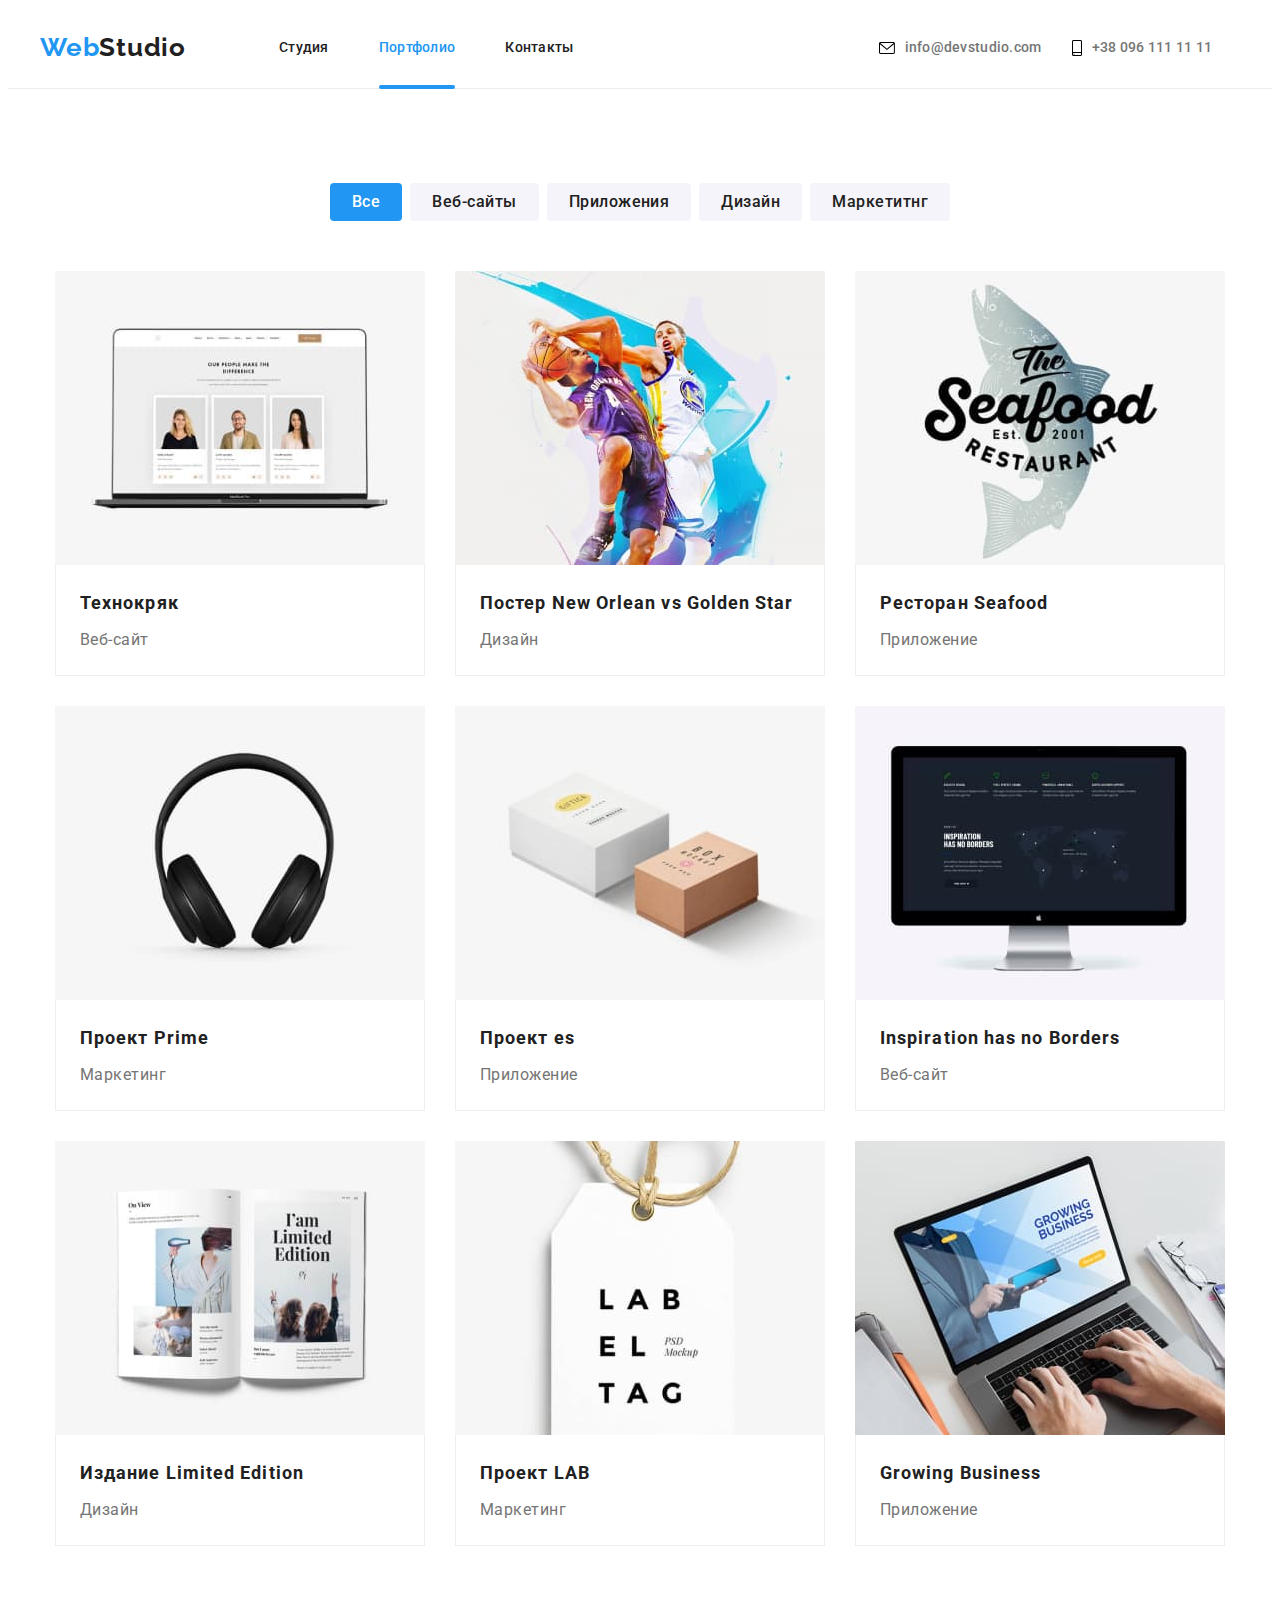
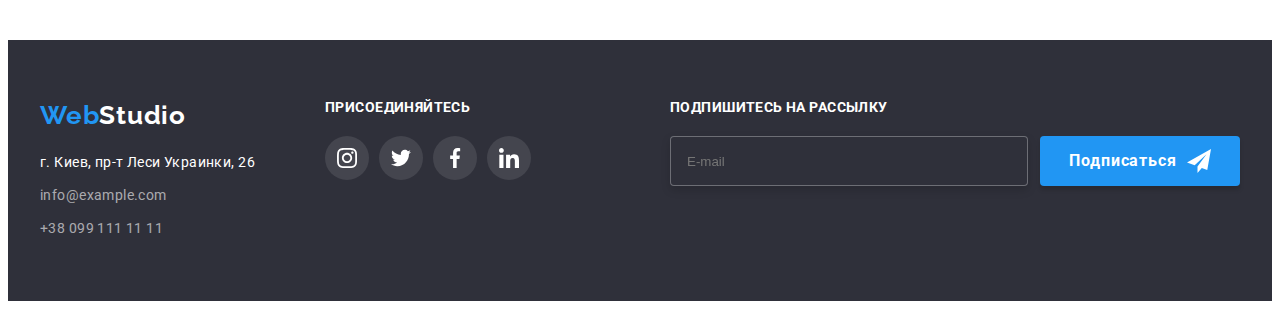
==== commit 48c24cb0: "Update portfolio.html" ====
--- a/portfolio.html
+++ b/portfolio.html
@@ -280,7 +280,7 @@
             </ul>
         </div>
         <div class="footer-flax3">
-            <label class="footer-text1" for="user-email1">Подпишитесь на рассылку</label>
+            <h2 class="footer-text1">Подпишитесь на рассылку</h2>
             <div class="footer-flax4">
                 <div class="footer-input-mail">
                     <input type="email" placeholder="E-mail" name="user-email1" class="modal-footer-input"
@@ -292,10 +292,6 @@
                     </svg></button>
             </div>
         </div>
-
-
-
-
     </div>
 </footer>
 <script src="./js/modal.js"></script>
--- a/css/styles.css
+++ b/css/styles.css
@@ -254,6 +254,7 @@
   margin: -1px;
 }
 
+
 .header-link {
   font-weight: 500;
   font-size: 14px;
@@ -328,6 +329,8 @@
 }
 
 
+
+
 .backdrop{
   position: fixed;
   width: 100%;
@@ -383,21 +386,102 @@
 }
 .modal-text-span{
   color: var(--accent-color);
-}
-
-.modal-lable{
-    width: 400.62px;
-    height: 24px;
-    font-family: 'Roboto';
-    font-style: normal;
-    font-weight: 400;
-    font-size: 14px;
-    line-height: 1.71;
-    letter-spacing: 0.03em;
-    color:var(--second-title-color);
-   
-
-}
+  
+  
+}
+
+
+.modal-text-span{
+  position: relative;
+  margin-left: 3px;
+}
+
+.modal-lable .modal-span{
+content: '';
+width: 16px;
+height: 15px;
+border: 2px solid var(--first-title-color);
+border-radius: 2px;
+margin-right: 7px;
+transition-timing-function: var(--timing-funtion);
+transition-duration: 250ms;
+transition-property: border-color, background-color;
+}
+
+
+
+
+.modal-lable {
+  height: 24px;
+  font-family: 'Roboto';
+  font-style: normal;
+  font-weight: 400;
+  font-size: 14px;
+  line-height: 1.71;
+  letter-spacing: 0.03em;
+  color: var(--second-title-color);
+  display: flex;
+  align-items: center;
+  justify-content: center;
+    transition-timing-function: var(--timing-funtion);
+    transition-duration: 250ms;
+    transition-property: fill;
+}
+
+.icon-check{
+ 
+  display: flex;
+  justify-content: center;
+  align-items: center;
+  transition-timing-function: var(--timing-funtion);
+  transition-duration: 250ms;
+  transition-property: fill;
+ 
+}
+.footer-input-mail{
+  margin-right: 12px; 
+}
+
+
+.modal-check:hover+.modal-lable .modal-span {
+  border-color: var(--accent-color);
+  transition-timing-function: var(--timing-funtion);
+  transition-duration: 250ms;
+  transition-property: border-color, background-color;
+}
+  .modal-check:focus+.modal-lable .modal-span {
+    border-color: var(--accent-color);
+    transition-timing-function: var(--timing-funtion);
+    transition-duration: 250ms;
+    transition-property: border-color, background-color;
+  }
+
+
+
+.modal-check:checked + .modal-lable .modal-span{
+  background-color: var(--accent-color);
+  border-color: var(--accent-color);
+  transition-timing-function: var(--timing-funtion);
+  transition-duration: 250ms;
+  transition-property: border-color,background-color;
+}
+.modal-check:checked + .modal-lable + .icon-check{
+  fill: var(--accent-color);
+  display: flex;
+  align-items: center;
+  justify-content: center;
+  transition-timing-function: var(--timing-funtion);
+  transition-duration: 250ms;
+  transition-property: fill;
+ 
+}
+.modal-form1 {
+  display: flex;
+  justify-content: center;
+  align-items: center;
+  margin-bottom: 30px;
+}
+
 .input-text1{
   display: block;
   width: 80px;
@@ -412,9 +496,24 @@
   line-height: 1.17;
   
   letter-spacing: 0.01em;
+  transition-timing-function: var(--timing-funtion);
+  transition-duration: 250ms;
+  transition-property: border-color;
+}
+.modal-text:hover{
+  border-color: var(--accent-color);
+  transition-timing-function: var(--timing-funtion);
+  transition-duration: 250ms;
+  transition-property: border-color;
+}
+.modal-text:focus {
+  border-color: var(--accent-color);
+  transition-timing-function: var(--timing-funtion);
+  transition-duration: 250ms;
+  transition-property: border-color;
 }
 .modal-text{
-
+  outline: transparent;
   color: var(--second-title-color);
   width: 448px;
   height: 120px; 
@@ -422,22 +521,64 @@
   box-sizing: border-box;
   border-radius: 4px;
   padding: 12px 16px;
-  resize: none;
-  
- 
-}
+  resize: none; 
+  transition-timing-function: var(--timing-funtion);
+  transition-duration: 250ms;
+  transition-property: border-color;
+}
+
 .modal-form{
 margin-bottom: 10px;
 }
+.modal-form2{
+  margin-bottom: 20px;
+}
+
 .modal-input{
-  width: 448px;
+  outline: transparent;
+  width: 100%;
   height: 40px;  
   border: 1px solid rgba(33, 33, 33, 0.2);
   box-sizing: border-box;
   border-radius: 4px;
   background-color: transparent;
-  
-}
+  padding-left: 42px;
+  transition-timing-function: var(--timing-funtion);
+  transition-duration: 250ms;
+  transition-property: border-color;
+  
+    
+}
+.modal-input:hover{
+  border-color: var(--accent-color);
+  transition-timing-function: var(--timing-funtion);
+  transition-duration: 250ms;
+  transition-property: border-color;
+  cursor: pointer;
+}
+.modal-input:focus {
+  border-color: var(--accent-color);
+  transition-timing-function: var(--timing-funtion);
+  transition-duration: 250ms;
+  transition-property: border-color;
+  cursor: pointer;
+}
+
+.modal-input:hover + .input-icon{
+  fill: var(--accent-color);
+  transition-timing-function: var(--timing-funtion);
+  transition-duration: 250ms;
+  transition-property: fill;
+  cursor: pointer;
+}
+.modal-input:focus+.input-icon {
+  fill: var(--accent-color);
+  transition-timing-function: var(--timing-funtion);
+  transition-duration: 250ms;
+  transition-property: fill;
+  cursor: pointer;
+}
+
 
 
 .modal-btn{
@@ -455,6 +596,22 @@
   align-items: center;
   justify-content: center;
    margin-left: 124px;
+  box-shadow: 0px 4px 4px rgba(0, 0, 0, 0.15);
+  border-radius: 4px;
+  cursor: pointer;
+  border: none;
+}
+.input-wrap{
+  position: relative;
+}
+.input-icon{
+  position: absolute;
+  left: 15px;
+  top: 50%;
+  transform: translateY(-50%);
+  transition-timing-function: var(--timing-funtion);
+  transition-duration: 250ms;
+  transition-property: fill;
 }
 .modal-title{
  
@@ -494,6 +651,8 @@
 }
 
 .hero-close{
+  outline: transparent;
+  display: flex;
   position: absolute;
   width: 30px;
   height: 30px;
@@ -504,10 +663,41 @@
   border-radius: 50%;
   background: #FFFFFF;
   cursor: pointer;
-  
-
-
-}
+  transition-timing-function: var(--timing-funtion);
+  transition-duration: 250ms;
+  transition-property: fill;
+
+}
+.hero-close:hover .hero-soc-icon{
+  fill: var(--accent-color);
+ 
+ 
+}
+.hero-close:focus .hero-soc-icon {
+  fill: var(--accent-color);
+ 
+}
+.hero-soc-icon:hover {
+  fill: var(--accent-color);
+  transition-timing-function: var(--timing-funtion);
+  transition-duration: 250ms;
+  transition-property: fill;
+}
+.hero-soc-icon:focus {
+  fill: var(--accent-color);
+  transition-timing-function: var(--timing-funtion);
+  transition-duration: 250ms;
+  transition-property: fill;
+}
+.hero-soc-icon {
+  display: flex;
+  justify-content: center;
+  align-items: center;
+  transition-timing-function: var(--timing-funtion);
+  transition-duration: 250ms;
+  transition-property: fill;
+}
+
 .hero-link{
 display: flex;
 }
@@ -838,7 +1028,7 @@
 
 .footer__container {
   display: flex;
-  align-items: baseline;
+ 
 }
 
 .footer-logo-web {
@@ -1002,18 +1192,12 @@
 .footer-flax4{
  display: flex;
  align-items:center;
-  width: 358px;
   height: 50px;
   margin-top: 20px;
-  padding-left: 16px;
-  
-  
-  border: 1px solid rgba(255, 255, 255, 0.3);
-  box-sizing: border-box;
-  filter: drop-shadow(0px 4px 4px rgba(0, 0, 0, 0.15));
-  border-radius: 4px;
+
 }
 .footer-btn{
+
  
   font-family: 'Roboto';
   font-style: normal;
@@ -1024,22 +1208,41 @@
   letter-spacing: 0.06em;
   
   color: #FFFFFF;
-  width: 200px;
-  height: 50px;
-  margin-left: 10px;
+width: 200px;
+height: 50px;
+
+  display: flex;
+  justify-content: center;
+  align-items: center;
+
   
 
   
   background: var(--accent-color);
   box-shadow: 0px 4px 4px rgba(0, 0, 0, 0.15);
   border-radius: 4px;
-  
-  
+  border: none;
+  
+  
+}
+.footer-btn-icon{
+  margin-left: 10px;
 }
 .footer-flax3{
-  margin-left: 93px;
+  margin-left: auto;
  display: block;
  
+}
+.modal-footer-input{
+color: var(--first-btn-color);
+width: 358px;
+height: 50px;
+border: 1px solid rgba(255, 255, 255, 0.3);
+box-sizing: border-box;
+filter: drop-shadow(0px 4px 4px rgba(0, 0, 0, 0.15));
+border-radius: 4px;
+background: #2F303A;
+padding-left: 16px;
 }
 
 
